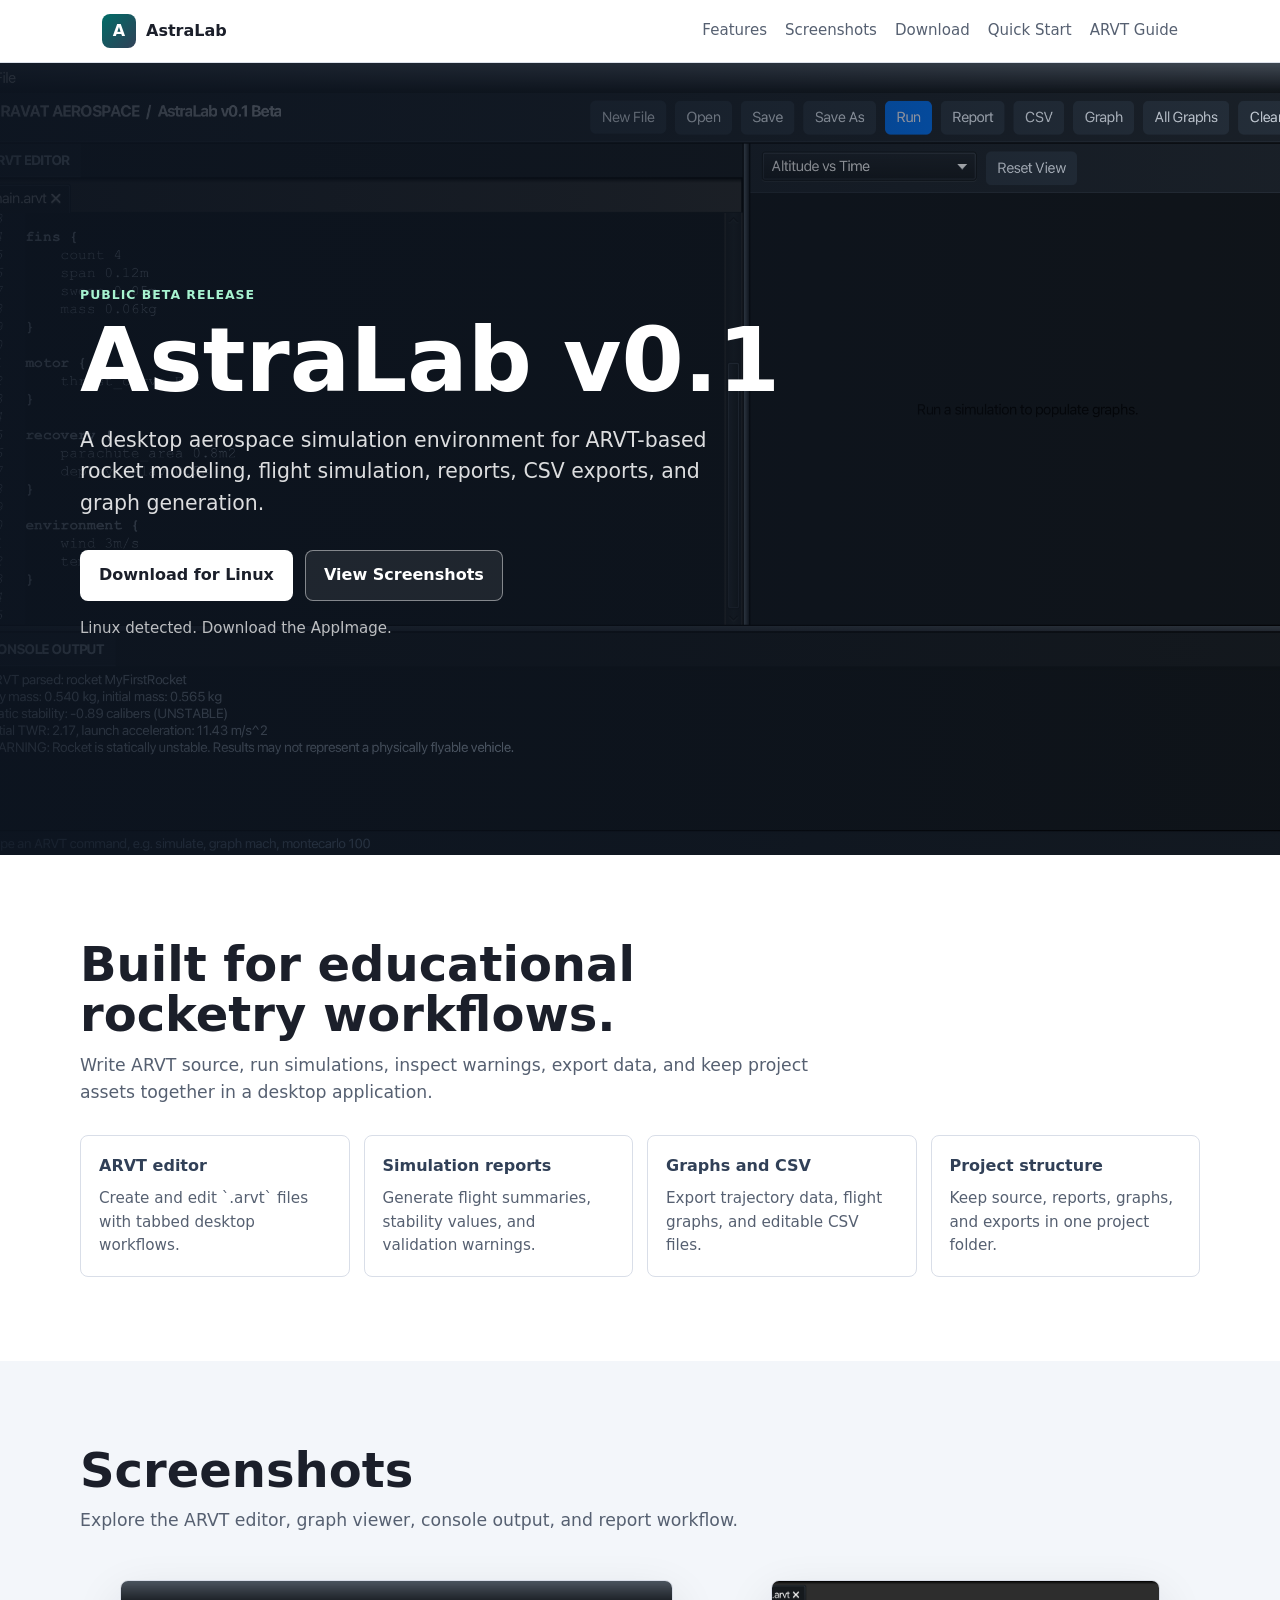
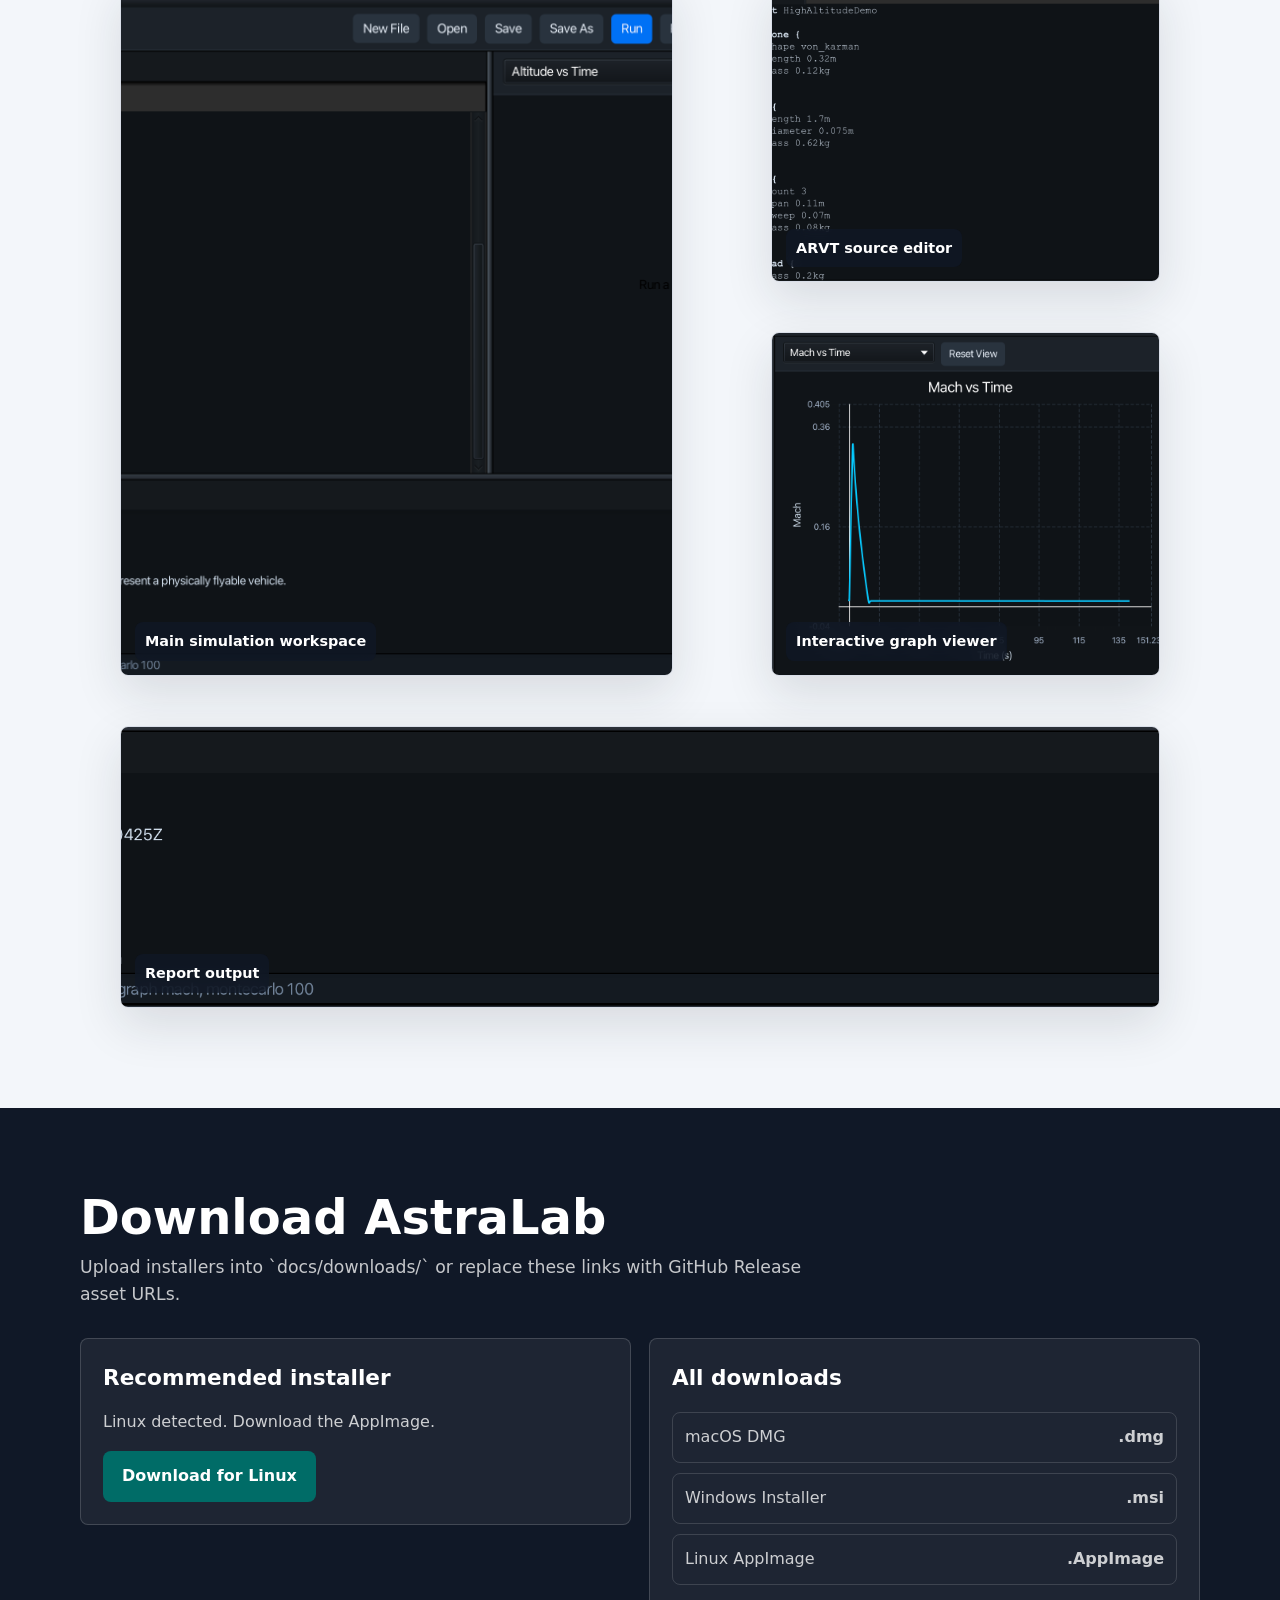
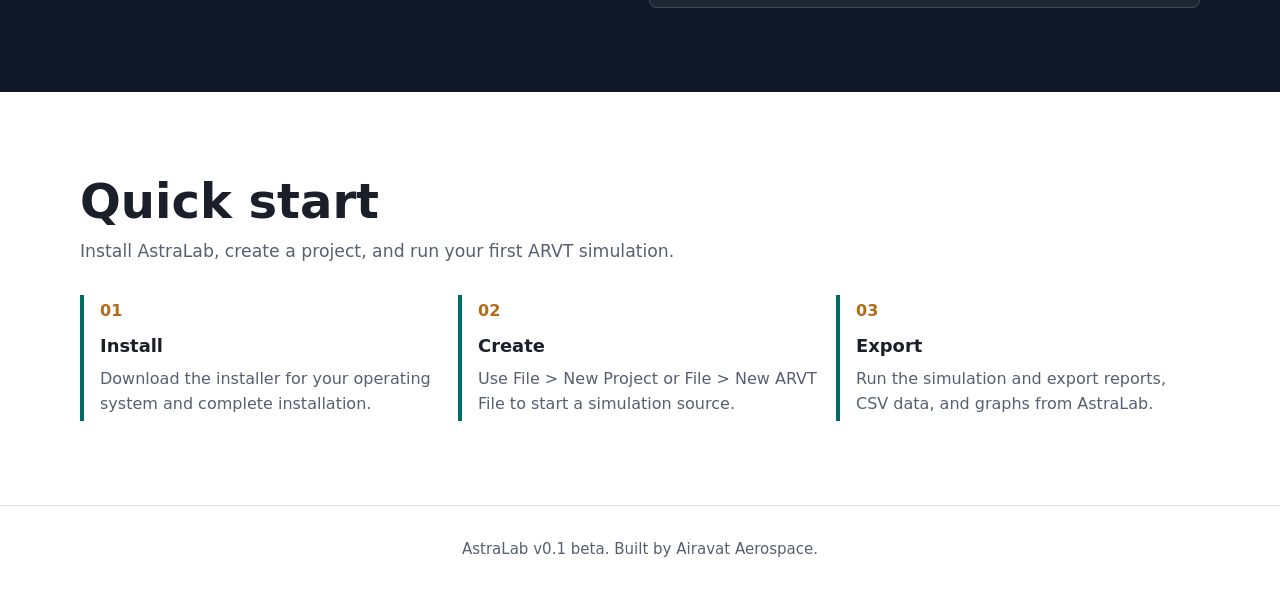
==== index.html @ ce2b52f3 "Fix GitHub Pages entry point" ====
<!doctype html>
<html lang="en">
<head>
  <meta charset="utf-8">
  <meta name="viewport" content="width=device-width, initial-scale=1">
  <meta http-equiv="refresh" content="0; url=docs/">
  <title>AstraLab</title>
  <script>
    window.location.replace("docs/");
  </script>
</head>
<body>
  <p><a href="docs/">Open AstraLab website</a></p>
</body>
</html>
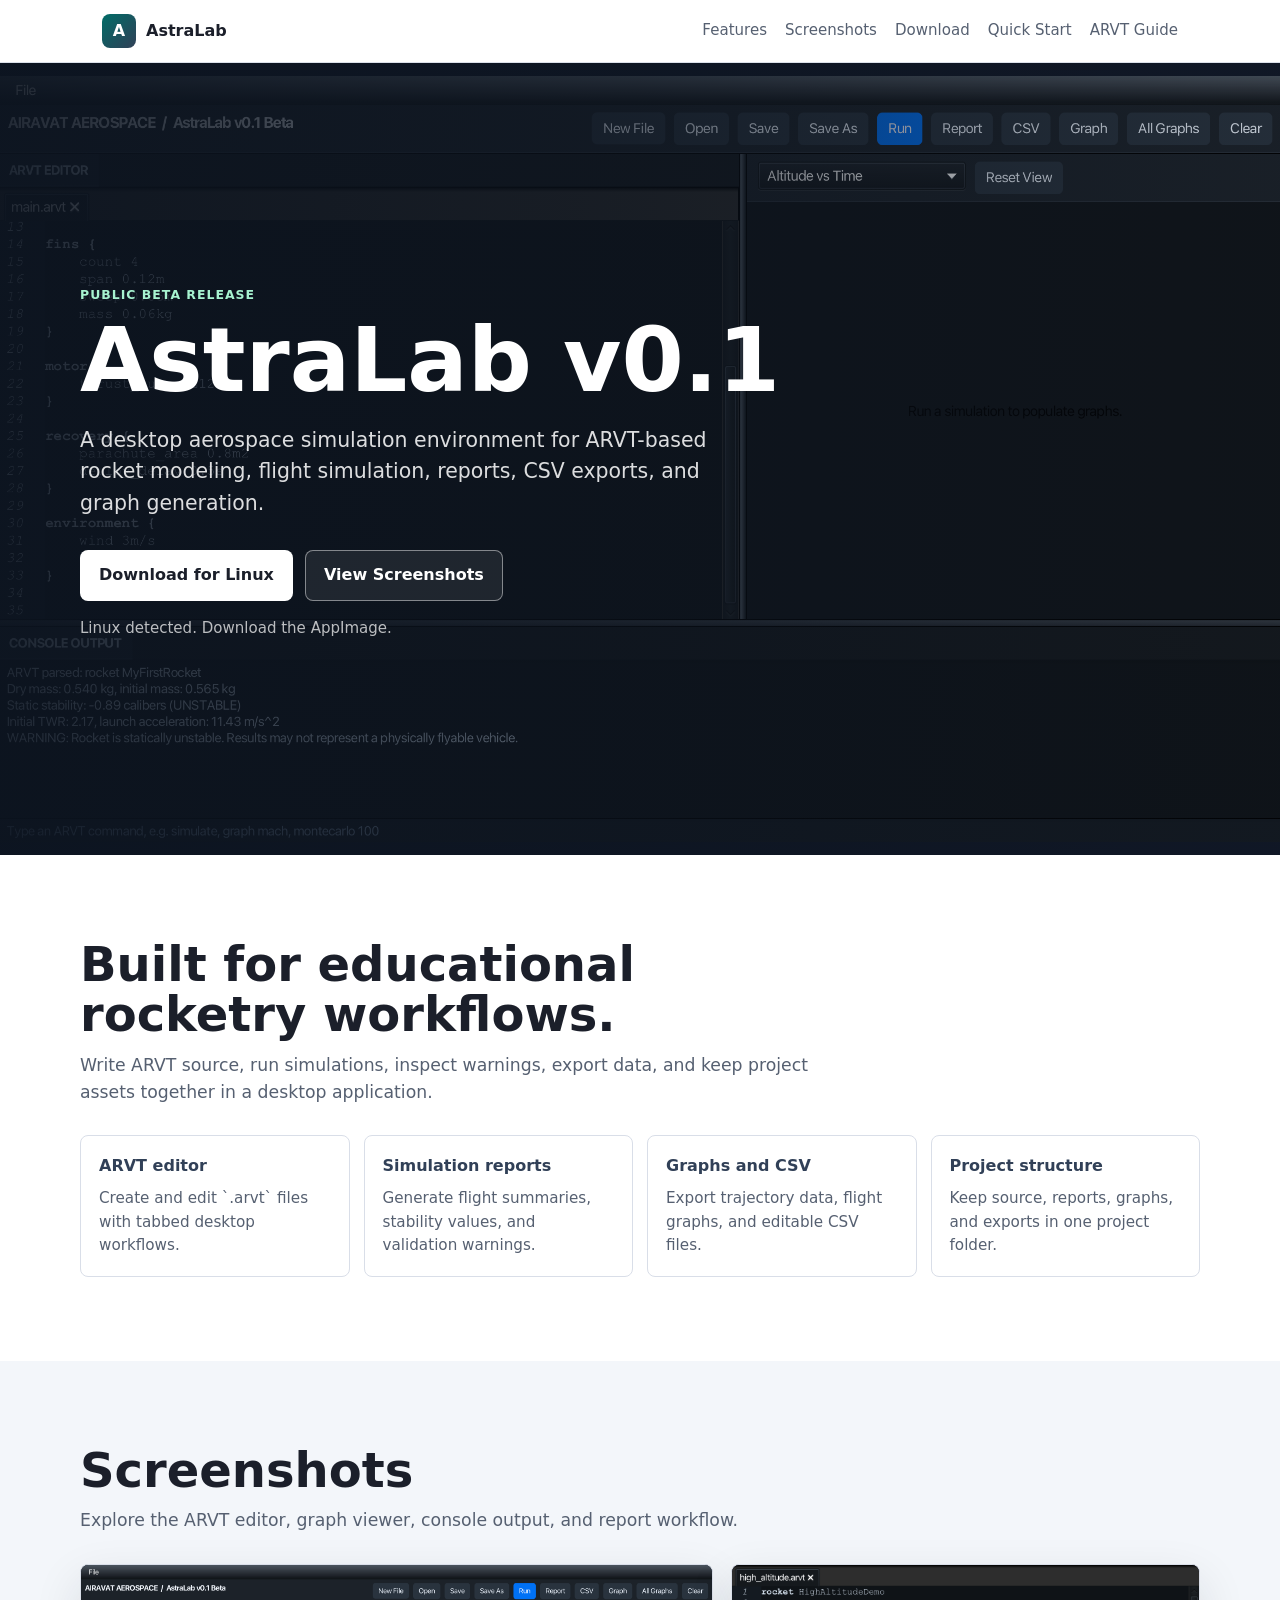
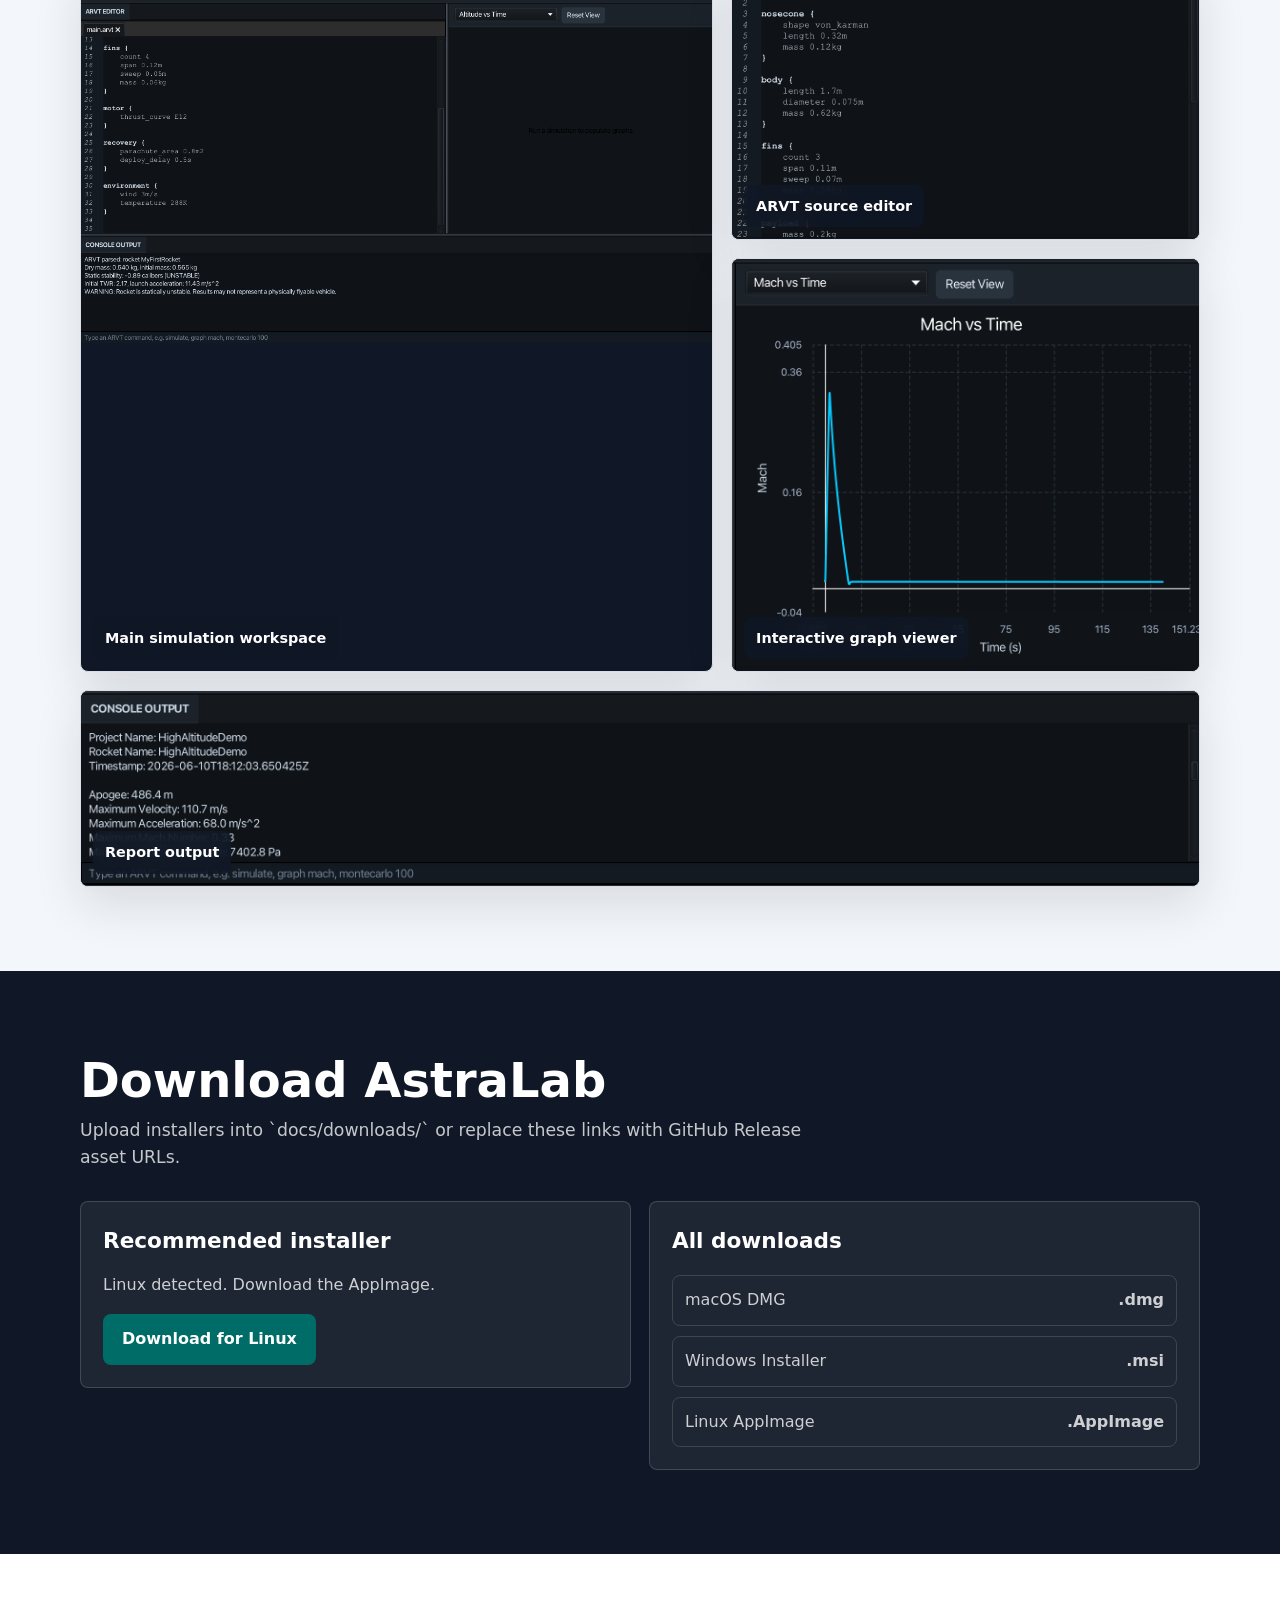
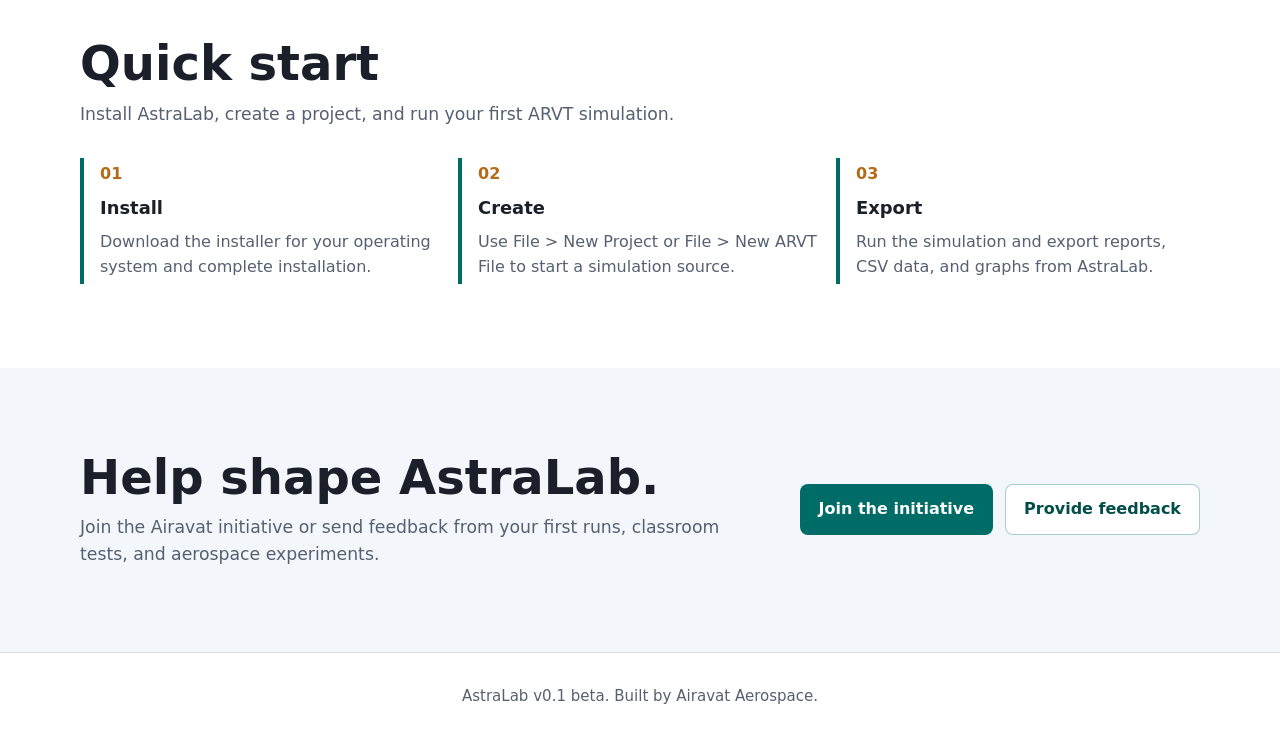
==== commit a894a415: "Update website root page and community links" ====
--- a/index.html
+++ b/index.html
@@ -3,13 +3,673 @@
 <head>
   <meta charset="utf-8">
   <meta name="viewport" content="width=device-width, initial-scale=1">
-  <meta http-equiv="refresh" content="0; url=docs/">
-  <title>AstraLab</title>
-  <script>
-    window.location.replace("docs/");
-  </script>
+  <meta name="description" content="AstraLab is a JavaFX desktop aerospace simulation environment built around ARVT.">
+  <title>AstraLab v0.1 | Aerospace Simulation Environment</title>
+  <style>
+    :root {
+      color-scheme: light;
+      --ink: #1b1f2a;
+      --muted: #566071;
+      --line: #d9dee8;
+      --surface: #ffffff;
+      --soft: #f3f6fa;
+      --accent: #006c67;
+      --accent-dark: #004d4a;
+      --steel: #314057;
+      --amber: #b46b18;
+      --shadow: 0 18px 48px rgba(27, 31, 42, 0.12);
+      font-family: Inter, ui-sans-serif, system-ui, -apple-system, BlinkMacSystemFont, "Segoe UI", sans-serif;
+    }
+
+    * {
+      box-sizing: border-box;
+    }
+
+    body {
+      margin: 0;
+      color: var(--ink);
+      background: var(--surface);
+      line-height: 1.55;
+    }
+
+    a {
+      color: inherit;
+    }
+
+    .site-header {
+      position: sticky;
+      top: 0;
+      z-index: 5;
+      border-bottom: 1px solid rgba(217, 222, 232, 0.9);
+      background: rgba(255, 255, 255, 0.92);
+      backdrop-filter: blur(14px);
+    }
+
+    .nav {
+      max-width: 1120px;
+      margin: 0 auto;
+      padding: 14px 22px;
+      display: flex;
+      align-items: center;
+      justify-content: space-between;
+      gap: 24px;
+    }
+
+    .brand {
+      display: flex;
+      align-items: center;
+      gap: 10px;
+      text-decoration: none;
+      font-weight: 800;
+      letter-spacing: 0;
+    }
+
+    .brand-mark {
+      width: 34px;
+      height: 34px;
+      border-radius: 8px;
+      display: grid;
+      place-items: center;
+      color: #fff;
+      background: linear-gradient(135deg, var(--accent), var(--steel));
+      font-weight: 900;
+    }
+
+    .nav-links {
+      display: flex;
+      align-items: center;
+      gap: 18px;
+      font-size: 0.94rem;
+      color: var(--muted);
+    }
+
+    .nav-links a {
+      text-decoration: none;
+    }
+
+    .nav-links a:hover {
+      color: var(--ink);
+    }
+
+    .hero {
+      min-height: 88vh;
+      display: grid;
+      align-items: center;
+      background:
+        linear-gradient(90deg, rgba(12, 20, 32, 0.9), rgba(12, 20, 32, 0.62), rgba(12, 20, 32, 0.18)),
+        url("docs/assets/screenshots/app-overview.png");
+      background-color: #111827;
+      background-position: center, right center;
+      background-repeat: no-repeat;
+      background-size: cover, contain;
+      color: #fff;
+    }
+
+    .hero-inner,
+    .section-inner {
+      width: min(1120px, calc(100% - 44px));
+      margin: 0 auto;
+    }
+
+    .hero-content {
+      max-width: 720px;
+      padding: 94px 0 72px;
+    }
+
+    .eyebrow {
+      color: #a7f3d0;
+      font-weight: 800;
+      text-transform: uppercase;
+      letter-spacing: 0.08em;
+      font-size: 0.78rem;
+      margin: 0 0 14px;
+    }
+
+    h1 {
+      margin: 0;
+      font-size: clamp(2.7rem, 7vw, 5.7rem);
+      line-height: 0.94;
+      letter-spacing: 0;
+    }
+
+    .hero-copy {
+      max-width: 640px;
+      margin: 22px 0 30px;
+      font-size: clamp(1.05rem, 2vw, 1.28rem);
+      color: rgba(255, 255, 255, 0.86);
+    }
+
+    .actions {
+      display: flex;
+      flex-wrap: wrap;
+      gap: 12px;
+      align-items: center;
+    }
+
+    .button {
+      min-height: 46px;
+      display: inline-flex;
+      align-items: center;
+      justify-content: center;
+      gap: 10px;
+      border: 1px solid transparent;
+      border-radius: 8px;
+      padding: 12px 18px;
+      font-weight: 800;
+      text-decoration: none;
+      cursor: pointer;
+    }
+
+    .button.primary {
+      background: #ffffff;
+      color: var(--ink);
+    }
+
+    .button.secondary {
+      border-color: rgba(255, 255, 255, 0.45);
+      color: #ffffff;
+      background: rgba(255, 255, 255, 0.08);
+    }
+
+    .button.dark {
+      color: #ffffff;
+      background: var(--accent);
+    }
+
+    .button.dark:hover {
+      background: var(--accent-dark);
+    }
+
+    .release-note {
+      margin-top: 16px;
+      color: rgba(255, 255, 255, 0.72);
+      font-size: 0.94rem;
+    }
+
+    section {
+      padding: 84px 0;
+    }
+
+    .intro {
+      background: var(--surface);
+    }
+
+    .section-heading {
+      max-width: 760px;
+      margin-bottom: 30px;
+    }
+
+    h2 {
+      margin: 0 0 12px;
+      font-size: clamp(2rem, 4vw, 3rem);
+      line-height: 1.05;
+      letter-spacing: 0;
+    }
+
+    .section-heading p {
+      margin: 0;
+      color: var(--muted);
+      font-size: 1.08rem;
+    }
+
+    .feature-grid {
+      display: grid;
+      grid-template-columns: repeat(4, 1fr);
+      gap: 14px;
+    }
+
+    .feature {
+      border: 1px solid var(--line);
+      border-radius: 8px;
+      padding: 18px;
+      background: var(--surface);
+    }
+
+    .feature strong {
+      display: block;
+      margin-bottom: 8px;
+      color: var(--steel);
+    }
+
+    .feature p {
+      margin: 0;
+      color: var(--muted);
+      font-size: 0.95rem;
+    }
+
+    .screenshots {
+      background: var(--soft);
+    }
+
+    .screenshot-grid {
+      display: grid;
+      grid-template-columns: 1.35fr 1fr;
+      gap: 18px;
+      align-items: stretch;
+    }
+
+    .screenshot-frame {
+      position: relative;
+      margin: 0;
+      border: 1px solid var(--line);
+      border-radius: 8px;
+      background: #101827;
+      box-shadow: var(--shadow);
+      overflow: hidden;
+    }
+
+    .screenshot-frame.wide {
+      grid-column: 1 / -1;
+    }
+
+    .screenshot-frame img {
+      display: block;
+      width: 100%;
+      height: auto;
+      object-fit: contain;
+      object-position: center;
+    }
+
+    .screenshot-frame figcaption {
+      position: absolute;
+      left: 12px;
+      bottom: 12px;
+      padding: 10px 12px;
+      border-radius: 8px;
+      color: #ffffff;
+      background: rgba(16, 24, 39, 0.82);
+      font-weight: 800;
+      font-size: 0.9rem;
+      backdrop-filter: blur(10px);
+    }
+
+    .side-stack {
+      display: grid;
+      gap: 18px;
+    }
+
+    .download {
+      background: #101827;
+      color: #ffffff;
+    }
+
+    .download .section-heading p {
+      color: rgba(255, 255, 255, 0.76);
+    }
+
+    .download-panel {
+      display: grid;
+      grid-template-columns: 1fr 1fr;
+      gap: 18px;
+      align-items: start;
+    }
+
+    .download-box {
+      border-radius: 8px;
+      border: 1px solid rgba(255, 255, 255, 0.16);
+      background: rgba(255, 255, 255, 0.06);
+      padding: 22px;
+    }
+
+    .download-box h3 {
+      margin: 0 0 10px;
+      font-size: 1.35rem;
+    }
+
+    .download-box p,
+    .download-list {
+      color: rgba(255, 255, 255, 0.78);
+    }
+
+    .download-list {
+      display: grid;
+      gap: 10px;
+      margin-top: 18px;
+    }
+
+    .download-row {
+      display: flex;
+      align-items: center;
+      justify-content: space-between;
+      gap: 12px;
+      padding: 12px;
+      border: 1px solid rgba(255, 255, 255, 0.14);
+      border-radius: 8px;
+      text-decoration: none;
+    }
+
+    .download-row:hover {
+      background: rgba(255, 255, 255, 0.08);
+    }
+
+    .quickstart {
+      background: var(--surface);
+    }
+
+    .community {
+      background: var(--soft);
+    }
+
+    .community-inner {
+      display: grid;
+      grid-template-columns: 1fr auto;
+      gap: 28px;
+      align-items: center;
+    }
+
+    .community-copy {
+      max-width: 720px;
+    }
+
+    .community-copy p {
+      margin: 0;
+      color: var(--muted);
+      font-size: 1.08rem;
+    }
+
+    .button.outline {
+      color: var(--accent-dark);
+      border-color: rgba(0, 108, 103, 0.34);
+      background: #ffffff;
+    }
+
+    .button.outline:hover {
+      border-color: var(--accent);
+    }
+
+    .steps {
+      display: grid;
+      grid-template-columns: repeat(3, 1fr);
+      gap: 14px;
+      counter-reset: steps;
+    }
+
+    .step {
+      counter-increment: steps;
+      border-left: 4px solid var(--accent);
+      padding: 4px 0 4px 16px;
+    }
+
+    .step::before {
+      content: counter(steps, decimal-leading-zero);
+      display: block;
+      margin-bottom: 8px;
+      color: var(--amber);
+      font-weight: 900;
+    }
+
+    .step h3 {
+      margin: 0 0 8px;
+      font-size: 1.12rem;
+    }
+
+    .step p {
+      margin: 0;
+      color: var(--muted);
+    }
+
+    .footer {
+      padding: 32px 22px;
+      border-top: 1px solid var(--line);
+      color: var(--muted);
+      text-align: center;
+      font-size: 0.94rem;
+    }
+
+    @media (max-width: 860px) {
+      .nav {
+        align-items: flex-start;
+        flex-direction: column;
+      }
+
+      .nav-links {
+        flex-wrap: wrap;
+      }
+
+      .hero {
+        min-height: 82vh;
+        background:
+          linear-gradient(180deg, rgba(12, 20, 32, 0.9), rgba(12, 20, 32, 0.68)),
+          url("docs/assets/screenshots/app-overview.png");
+        background-repeat: no-repeat;
+        background-position: center, center bottom;
+        background-size: cover, contain;
+      }
+
+      .feature-grid,
+      .screenshot-grid,
+      .download-panel,
+      .steps,
+      .community-inner {
+        grid-template-columns: 1fr;
+      }
+
+      .community-inner .actions {
+        justify-content: flex-start;
+      }
+
+    }
+  </style>
 </head>
 <body>
-  <p><a href="docs/">Open AstraLab website</a></p>
+  <header class="site-header">
+    <nav class="nav" aria-label="Main navigation">
+      <a class="brand" href="#top" aria-label="AstraLab home">
+        <span class="brand-mark">A</span>
+        <span>AstraLab</span>
+      </a>
+      <div class="nav-links">
+        <a href="#features">Features</a>
+        <a href="#screenshots">Screenshots</a>
+        <a href="#download">Download</a>
+        <a href="docs/QuickStart.pdf" target="_blank" rel="noopener" type="application/pdf">Quick Start</a>
+        <a href="docs/ARVT_Guide.pdf" target="_blank" rel="noopener" type="application/pdf">ARVT Guide</a>
+      </div>
+    </nav>
+  </header>
+
+  <main id="top">
+    <section class="hero" aria-label="AstraLab overview">
+      <div class="hero-inner">
+        <div class="hero-content">
+          <p class="eyebrow">Public beta release</p>
+          <h1>AstraLab v0.1</h1>
+          <p class="hero-copy">
+            A desktop aerospace simulation environment for ARVT-based rocket modeling,
+            flight simulation, reports, CSV exports, and graph generation.
+          </p>
+          <div class="actions">
+            <a class="button primary" id="primaryDownload" href="#download" download>Download AstraLab</a>
+            <a class="button secondary" href="#screenshots">View Screenshots</a>
+          </div>
+          <p class="release-note" id="detectedPlatform">Choose your installer below.</p>
+        </div>
+      </div>
+    </section>
+
+    <section class="intro" id="features">
+      <div class="section-inner">
+        <div class="section-heading">
+          <h2>Built for educational rocketry workflows.</h2>
+          <p>
+            Write ARVT source, run simulations, inspect warnings, export data, and keep
+            project assets together in a desktop application.
+          </p>
+        </div>
+        <div class="feature-grid">
+          <article class="feature">
+            <strong>ARVT editor</strong>
+            <p>Create and edit `.arvt` files with tabbed desktop workflows.</p>
+          </article>
+          <article class="feature">
+            <strong>Simulation reports</strong>
+            <p>Generate flight summaries, stability values, and validation warnings.</p>
+          </article>
+          <article class="feature">
+            <strong>Graphs and CSV</strong>
+            <p>Export trajectory data, flight graphs, and editable CSV files.</p>
+          </article>
+          <article class="feature">
+            <strong>Project structure</strong>
+            <p>Keep source, reports, graphs, and exports in one project folder.</p>
+          </article>
+        </div>
+      </div>
+    </section>
+
+    <section class="screenshots" id="screenshots">
+      <div class="section-inner">
+        <div class="section-heading">
+          <h2>Screenshots</h2>
+          <p>Explore the ARVT editor, graph viewer, console output, and report workflow.</p>
+        </div>
+        <div class="screenshot-grid">
+          <figure class="screenshot-frame large">
+            <img src="docs/assets/screenshots/app-overview.png" alt="AstraLab desktop interface with ARVT editor, graph panel, and console warnings.">
+            <figcaption>Main simulation workspace</figcaption>
+          </figure>
+          <div class="side-stack">
+            <figure class="screenshot-frame">
+              <img src="docs/assets/screenshots/arvt-editor.png" alt="AstraLab ARVT editor showing a high altitude rocket source file.">
+              <figcaption>ARVT source editor</figcaption>
+            </figure>
+            <figure class="screenshot-frame">
+              <img src="docs/assets/screenshots/graph-viewer.png" alt="AstraLab graph viewer showing Mach versus time.">
+              <figcaption>Interactive graph viewer</figcaption>
+            </figure>
+          </div>
+          <figure class="screenshot-frame wide">
+            <img src="docs/assets/screenshots/report-output.png" alt="AstraLab console report output with apogee, velocity, acceleration, Mach number, and dynamic pressure.">
+            <figcaption>Report output</figcaption>
+          </figure>
+        </div>
+      </div>
+    </section>
+
+    <section class="download" id="download">
+      <div class="section-inner">
+        <div class="section-heading">
+          <h2>Download AstraLab</h2>
+          <p>
+            Upload installers into `docs/downloads/` or replace these links with GitHub
+            Release asset URLs.
+          </p>
+        </div>
+        <div class="download-panel">
+          <article class="download-box">
+            <h3>Recommended installer</h3>
+            <p id="recommendedText">Select the installer for your operating system.</p>
+            <a class="button dark" id="recommendedDownload" href="docs/downloads/AstraLab-1.0.0.dmg" download>
+              Download for macOS
+            </a>
+          </article>
+          <article class="download-box">
+            <h3>All downloads</h3>
+            <div class="download-list">
+              <a class="download-row" href="docs/downloads/AstraLab-1.0.0.dmg" download>
+                <span>macOS DMG</span>
+                <strong>.dmg</strong>
+              </a>
+              <a class="download-row" href="https://github.com/Dhpla12/The-Airavat-Initiative-AstraLab/releases/latest/download/AstraLab-1.0.0.msi">
+                <span>Windows Installer</span>
+                <strong>.msi</strong>
+              </a>
+              <a class="download-row" href="https://github.com/Dhpla12/The-Airavat-Initiative-AstraLab/releases/latest/download/AstraLab-1.0.0.AppImage">
+                <span>Linux AppImage</span>
+                <strong>.AppImage</strong>
+              </a>
+            </div>
+          </article>
+        </div>
+      </div>
+    </section>
+
+    <section class="quickstart">
+      <div class="section-inner">
+        <div class="section-heading">
+          <h2>Quick start</h2>
+          <p>Install AstraLab, create a project, and run your first ARVT simulation.</p>
+        </div>
+        <div class="steps">
+          <article class="step">
+            <h3>Install</h3>
+            <p>Download the installer for your operating system and complete installation.</p>
+          </article>
+          <article class="step">
+            <h3>Create</h3>
+            <p>Use File > New Project or File > New ARVT File to start a simulation source.</p>
+          </article>
+          <article class="step">
+            <h3>Export</h3>
+            <p>Run the simulation and export reports, CSV data, and graphs from AstraLab.</p>
+          </article>
+        </div>
+      </div>
+    </section>
+
+    <section class="community" id="community">
+      <div class="section-inner community-inner">
+        <div class="community-copy">
+          <h2>Help shape AstraLab.</h2>
+          <p>
+            Join the Airavat initiative or send feedback from your first runs,
+            classroom tests, and aerospace experiments.
+          </p>
+        </div>
+        <div class="actions">
+          <a class="button dark" href="https://forms.gle/S9xN9F7RcoXBY46h9" target="_blank" rel="noopener">Join the initiative</a>
+          <a class="button outline" href="https://forms.gle/KiEys1QFPzZQ9gyn6" target="_blank" rel="noopener">Provide feedback</a>
+        </div>
+      </div>
+    </section>
+  </main>
+
+  <footer class="footer">
+    <span>AstraLab v0.1 beta. Built by Airavat Aerospace.</span>
+  </footer>
+
+  <script>
+    const downloads = {
+      mac: {
+        label: "Download for macOS",
+        href: "docs/downloads/AstraLab-1.0.0.dmg",
+        note: "macOS detected. Download the DMG installer."
+      },
+      windows: {
+        label: "Download for Windows",
+        href: "https://github.com/Dhpla12/The-Airavat-Initiative-AstraLab/releases/latest/download/AstraLab-1.0.0.msi",
+        note: "Windows detected. Download the MSI installer."
+      },
+      linux: {
+        label: "Download for Linux",
+        href: "https://github.com/Dhpla12/The-Airavat-Initiative-AstraLab/releases/latest/download/AstraLab-1.0.0.AppImage",
+        note: "Linux detected. Download the AppImage."
+      }
+    };
+
+    function detectPlatform() {
+      const platform = navigator.userAgentData?.platform || navigator.platform || navigator.userAgent;
+      const value = platform.toLowerCase();
+      if (value.includes("win")) return "windows";
+      if (value.includes("mac")) return "mac";
+      if (value.includes("linux")) return "linux";
+      return "mac";
+    }
+
+    const selected = downloads[detectPlatform()];
+    const primary = document.getElementById("primaryDownload");
+    const recommended = document.getElementById("recommendedDownload");
+    const recommendedText = document.getElementById("recommendedText");
+    const detectedPlatform = document.getElementById("detectedPlatform");
+
+    [primary, recommended].forEach((link) => {
+      link.href = selected.href;
+      link.textContent = selected.label;
+      link.setAttribute("download", "");
+    });
+
+    recommendedText.textContent = selected.note;
+    detectedPlatform.textContent = selected.note;
+  </script>
 </body>
 </html>
